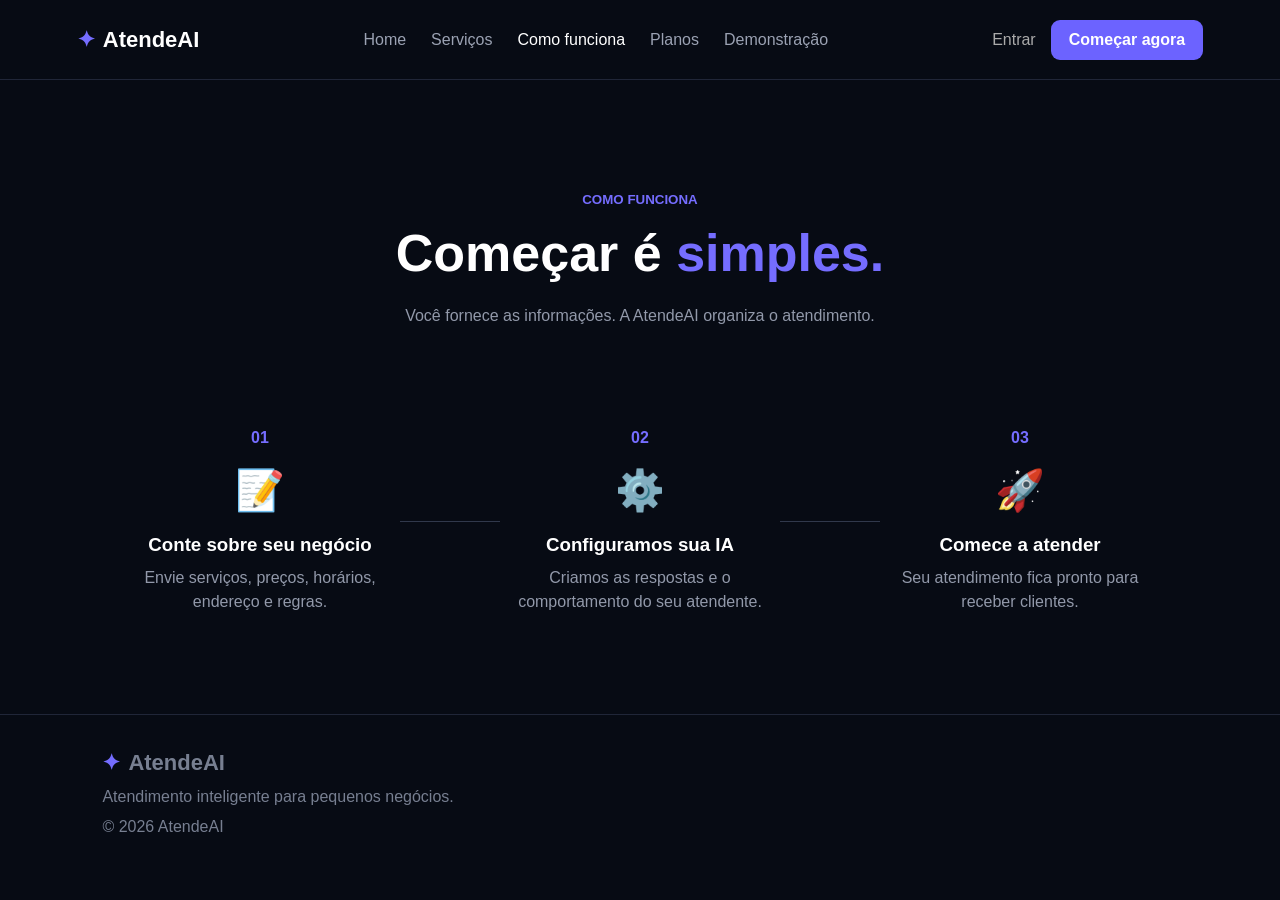
==== como-funciona.html @ 7e431dae "Add files via upload" ====
<!DOCTYPE html>
<html lang="pt-BR">

<head>

    <meta charset="UTF-8">
    <meta name="viewport" content="width=device-width, initial-scale=1.0">

    <title>AtendeAI | Como funciona</title>

    <link rel="stylesheet" href="style.css">

</head>

<body>

<header class="navbar">

    <a href="index.html" class="logo">
        <span>✦</span> AtendeAI
    </a>

    <nav>

        <a href="index.html">Home</a>
        <a href="servicos.html">Serviços</a>
        <a href="como-funciona.html" class="active">
            Como funciona
        </a>
        <a href="planos.html">Planos</a>
        <a href="demonstracao.html">Demonstração</a>

    </nav>

    <div class="nav-actions">

        <a href="login.html" class="nav-login">
            Entrar
        </a>

        <a href="cadastro.html" class="nav-button">
            Começar agora
        </a>

    </div>

</header>


<main>

<section class="page-header">

    <small>COMO FUNCIONA</small>

    <h1>
        Começar é
        <span>simples.</span>
    </h1>

    <p>
        Você fornece as informações.
        A AtendeAI organiza o atendimento.
    </p>

</section>


<section class="steps">

    <div class="step">

        <span>01</span>

        <div class="step-icon">
            📝
        </div>

        <h3>
            Conte sobre seu negócio
        </h3>

        <p>
            Envie serviços, preços, horários,
            endereço e regras.
        </p>

    </div>


    <div class="line"></div>


    <div class="step">

        <span>02</span>

        <div class="step-icon">
            ⚙️
        </div>

        <h3>
            Configuramos sua IA
        </h3>

        <p>
            Criamos as respostas e o comportamento
            do seu atendente.
        </p>

    </div>


    <div class="line"></div>


    <div class="step">

        <span>03</span>

        <div class="step-icon">
            🚀
        </div>

        <h3>
            Comece a atender
        </h3>

        <p>
            Seu atendimento fica pronto para
            receber clientes.
        </p>

    </div>

</section>

</main>


<footer>

    <div class="logo">
        <span>✦</span> AtendeAI
    </div>

    <p>Atendimento inteligente para pequenos negócios.</p>

    <span>© 2026 AtendeAI</span>

</footer>

</body>
</html>
---- style.css ----
* {
    margin: 0;
    padding: 0;
    box-sizing: border-box;
}

body {
    font-family: Arial, Helvetica, sans-serif;
    background: #070b14;
    color: #fff;
}

a {
    text-decoration: none;
    color: inherit;
}

button,
input,
select {
    font-family: inherit;
}

.navbar {
    height: 80px;
    padding: 0 6%;

    display: flex;
    align-items: center;
    justify-content: space-between;

    border-bottom: 1px solid #202638;

    background: #070b14;
}

.logo {
    display: flex;
    align-items: center;
    gap: 8px;

    font-size: 22px;
    font-weight: 800;
}

.logo span {
    color: #756dff;
}

.navbar nav {
    display: flex;
    gap: 25px;
}

.navbar nav a {
    color: #9ba2b3;
    transition: .2s;
}

.navbar nav a:hover,
.navbar nav .active {
    color: #fff;
}

.nav-actions {
    display: flex;
    align-items: center;
    gap: 15px;
}

.nav-login {
    color: #aaa;
}

.nav-button {
    padding: 11px 18px;

    border-radius: 9px;

    background: #6c63ff;

    font-weight: 700;
}

.hero {
    min-height: 650px;

    padding: 100px 8%;

    display: grid;
    grid-template-columns: 1fr 1fr;
    align-items: center;
    gap: 70px;
}

.hero-text {
    max-width: 650px;
}

.badge {
    display: inline-block;

    padding: 9px 15px;

    border: 1px solid #292f43;
    border-radius: 30px;

    color: #aaa;
}

.hero h1 {
    margin-top: 25px;

    font-size: 60px;
    line-height: 1.05;
}

.hero h1 span,
.page-header h1 span,
.demo-info h2 span {
    color: #756dff;
}

.hero-text p {
    margin-top: 25px;

    color: #999;

    font-size: 18px;
    line-height: 1.6;
}

.hero-buttons {
    display: flex;
    gap: 12px;
    margin-top: 30px;
}

.button {
    display: inline-block;

    padding: 14px 20px;

    border-radius: 9px;

    border: none;

    cursor: pointer;

    font-weight: 700;
}

.primary {
    background: #6c63ff;
    color: white;
}

.secondary {
    border: 1px solid #303647;
    color: white;
    background: transparent;
}

.chat-card,
.demo-chat {
    background: #101624;

    border: 1px solid #252c3d;

    border-radius: 18px;

    overflow: hidden;
}

.chat-header {
    padding: 20px;

    display: flex;
    justify-content: space-between;

    border-bottom: 1px solid #252c3d;
}

.chat-content {
    padding: 25px;
}

.message {
    max-width: 80%;

    padding: 13px;

    margin-bottom: 14px;

    border-radius: 12px;
}

.message.bot {
    background: #1b2232;
}

.message.user {
    margin-left: auto;
    background: #6c63ff;
}

.quick-buttons,
.demo-buttons {
    display: flex;
    flex-wrap: wrap;
    gap: 8px;
}

.quick-buttons button,
.demo-buttons button {
    padding: 9px 13px;

    border: 1px solid #30384b;
    border-radius: 8px;

    background: #151c2b;

    color: white;

    cursor: pointer;
}

.chat-input {
    padding: 18px;

    color: #656d80;

    border-top: 1px solid #252c3d;
}

.stats {
    padding: 35px 8%;

    display: grid;
    grid-template-columns: repeat(4, 1fr);

    border-top: 1px solid #202638;
    border-bottom: 1px solid #202638;
}

.stats div {
    text-align: center;
}

.stats strong {
    display: block;
    font-size: 28px;
    color: #756dff;
}

.stats span {
    color: #888;
}

.page-header {
    padding: 110px 20px 60px;

    text-align: center;
}

.page-header small {
    color: #756dff;
    font-weight: bold;
}

.page-header h1 {
    margin-top: 15px;

    font-size: 52px;
}

.page-header p {
    max-width: 650px;

    margin: 20px auto;

    color: #9299aa;

    line-height: 1.6;
}

.services {
    max-width: 1100px;

    margin: auto;

    padding: 30px 20px 100px;

    display: grid;

    grid-template-columns: repeat(2, 1fr);

    gap: 20px;
}

.service-card {
    padding: 35px;

    background: #101624;

    border: 1px solid #252c3d;

    border-radius: 15px;
}

.service-icon {
    font-size: 35px;
}

.service-card h3 {
    margin-top: 20px;
}

.service-card p {
    margin-top: 10px;

    color: #9299aa;

    line-height: 1.6;
}

.steps {
    max-width: 1100px;

    margin: auto;

    padding: 20px 20px 100px;

    display: flex;

    align-items: center;

    justify-content: center;
}

.step {
    max-width: 280px;

    text-align: center;
}

.step > span {
    color: #756dff;
    font-weight: bold;
}

.step-icon {
    margin: 20px 0;

    font-size: 40px;
}

.step p {
    margin-top: 10px;

    color: #9299aa;

    line-height: 1.5;
}

.line {
    width: 100px;
    height: 1px;
    background: #30384b;
}

.plans {
    max-width: 1150px;

    margin: auto;

    padding: 20px 20px 100px;

    display: grid;

    grid-template-columns: repeat(3, 1fr);

    gap: 20px;
}

.plan {
    padding: 35px;

    background: #101624;

    border: 1px solid #252c3d;

    border-radius: 16px;
}

.plan.featured {
    border-color: #6c63ff;
}

.popular {
    display: inline-block;

    padding: 5px 9px;

    margin-bottom: 15px;

    background: #6c63ff;

    border-radius: 5px;

    font-size: 11px;
}

.plan p {
    color: #888;

    margin-top: 7px;
}

.plan strong {
    display: block;

    margin: 25px 0;

    font-size: 38px;
}

.plan strong small {
    font-size: 14px;
    color: #888;
}

.plan ul {
    list-style: none;

    display: grid;

    gap: 14px;

    color: #b9bfcc;
}

.plan-button {
    display: block;

    margin-top: 30px;

    padding: 13px;

    text-align: center;

    background: #6c63ff;

    border-radius: 8px;

    font-weight: bold;
}

.demo {
    max-width: 1000px;

    margin: auto;

    padding: 30px 20px 100px;

    display: grid;

    grid-template-columns: 1fr 1fr;

    gap: 50px;

    align-items: center;
}

.demo-info h2 {
    font-size: 42px;
}

.demo-info p {
    margin-top: 20px;

    color: #9299aa;

    line-height: 1.6;
}

.demo-chat {
    padding: 25px;
}

.demo-buttons {
    margin-top: 20px;
}

.login-page {
    min-height: 100vh;

    display: flex;
    align-items: center;
    justify-content: center;

    background:
        radial-gradient(
            circle at top,
            rgba(108, 99, 255, .18),
            transparent 35%
        ),
        #070b14;
}

.login-container {
    width: 100%;
    max-width: 460px;

    padding: 25px;
}

.login-brand {
    margin-bottom: 30px;
}

.login-card,
.auth-card {
    padding: 40px;

    background: #101624;

    border: 1px solid #252c3d;

    border-radius: 18px;
}

.login-icon {
    width: 50px;
    height: 50px;

    display: flex;
    align-items: center;
    justify-content: center;

    background: #6c63ff;

    border-radius: 12px;

    margin-bottom: 20px;
}

.login-card h1,
.auth-card h1 {
    font-size: 30px;
}

.login-card > p,
.auth-card > p {
    margin-top: 10px;

    color: #8e96a8;

    line-height: 1.5;
}

form {
    margin-top: 30px;
}

label {
    display: block;

    margin-bottom: 18px;

    color: #c8cdd8;
}

input,
select {
    width: 100%;

    margin-top: 8px;

    padding: 14px;

    background: #080d17;

    border: 1px solid #2c3447;

    border-radius: 9px;

    outline: none;

    color: white;
}

input:focus,
select:focus {
    border-color: #6c63ff;
}

.password-label {
    display: flex;
    justify-content: space-between;
}

.password-label a,
.register-text a {
    color: #756dff;
}

.full {
    width: 100%;
}

.login-divider {
    margin: 25px 0;

    text-align: center;

    color: #555d70;
}

.register-text {
    text-align: center;

    color: #888f9f;

    font-size: 14px;
}

.back-site {
    display: block;

    margin-top: 25px;

    text-align: center;

    color: #777f91;
}

.auth-page {
    min-height: 100vh;

    padding: 50px 20px;

    display: flex;

    justify-content: center;
}

.auth-card {
    width: 100%;
    max-width: 600px;
}

.auth-card > .logo {
    margin-bottom: 30px;
}

.dashboard-page {
    min-height: 100vh;

    display: flex;
}

.sidebar {
    width: 250px;

    padding: 30px 20px;

    border-right: 1px solid #202638;

    background: #0b101b;

    display: flex;
    flex-direction: column;
}

.dashboard-menu {
    margin-top: 40px;

    display: grid;

    gap: 8px;
}

.dashboard-menu a {
    padding: 13px;

    border-radius: 8px;

    color: #8d95a7;
}

.dashboard-menu a:hover,
.dashboard-menu .active {
    background: #171e2d;
    color: white;
}

.sidebar-bottom {
    margin-top: auto;
}

.sidebar-bottom a {
    color: #777f91;
}

.dashboard-main {
    flex: 1;

    padding: 45px;
}

.dashboard-header small {
    color: #756dff;
}

.dashboard-header h1 {
    margin-top: 8px;
}

.dashboard-header p {
    margin-top: 7px;
    color: #7f8798;
}

.metrics {
    margin-top: 35px;

    display: grid;

    grid-template-columns: repeat(4, 1fr);

    gap: 15px;
}

.metric {
    padding: 25px;

    background: #101624;

    border: 1px solid #252c3d;

    border-radius: 12px;
}

.metric span,
.metric small {
    display: block;

    color: #858d9f;
}

.metric strong {
    display: block;

    margin: 12px 0;

    font-size: 30px;
}

.metric small {
    color: #55c78a;
}

.dashboard-panels {
    margin-top: 20px;

    display: grid;

    grid-template-columns: 1fr 1fr;

    gap: 20px;
}

.panel {
    padding: 25px;

    background: #101624;

    border: 1px solid #252c3d;

    border-radius: 12px;
}

.panel h2 {
    margin-bottom: 20px;
}

.panel p {
    margin: 15px 0;

    color: #9ba2b3;
}

.status-online {
    color: #4ade80;
    margin-bottom: 15px;
}

footer {
    padding: 35px 8%;

    border-top: 1px solid #202638;

    color: #777f91;
}

footer p {
    margin: 12px 0;
}

@media (max-width: 900px) {

    .navbar nav {
        display: none;
    }

    .hero {
        grid-template-columns: 1fr;
    }

    .hero h1 {
        font-size: 45px;
    }

    .stats {
        grid-template-columns: repeat(2, 1fr);
        gap: 30px;
    }

    .services,
    .plans,
    .demo {
        grid-template-columns: 1fr;
    }

    .steps {
        flex-direction: column;
        gap: 30px;
    }

    .line {
        width: 1px;
        height: 50px;
    }

    .sidebar {
        width: 70px;
    }

    .sidebar .logo,
    .dashboard-menu a,
    .sidebar-bottom {
        font-size: 0;
    }

    .dashboard-menu a {
        text-align: center;
    }

    .metrics {
        grid-template-columns: repeat(2, 1fr);
    }
}

@media (max-width: 600px) {

    .nav-button {
        display: none;
    }

    .hero {
        padding: 70px 20px;
    }

    .hero h1 {
        font-size: 38px;
    }

    .hero-buttons {
        flex-direction: column;
    }

    .stats {
        grid-template-columns: 1fr;
    }

    .page-header h1 {
        font-size: 38px;
    }

    .login-card,
    .auth-card {
        padding: 25px;
    }

    .metrics,
    .dashboard-panels {
        grid-template-columns: 1fr;
    }

    .dashboard-main {
        padding: 25px 15px;
    }
}
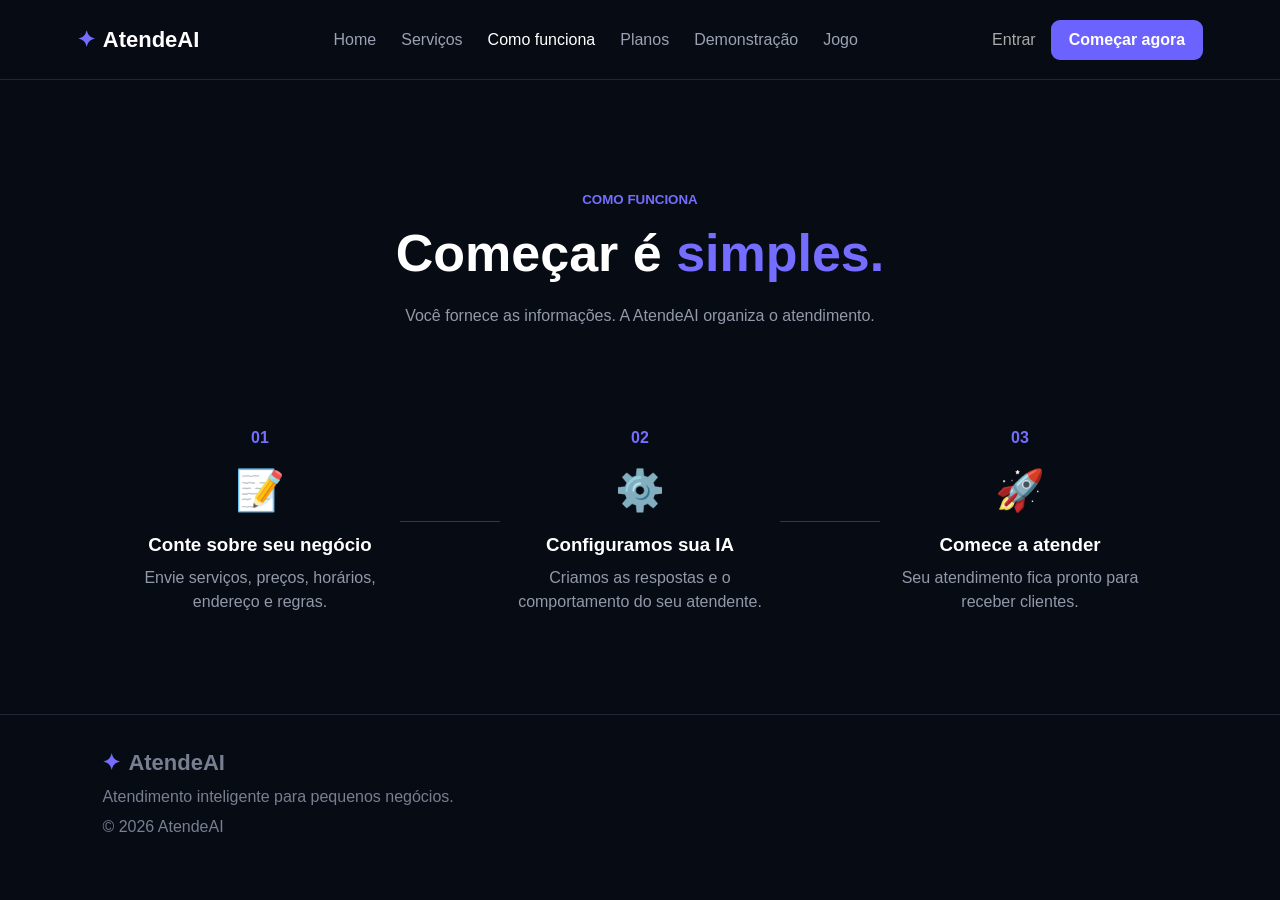
==== commit c0808b40: "Adicionar jogo da memória com sistema de níveis e recordes Co-authored-by: base44-builder[bot] <2458" ====
--- a/como-funciona.html
+++ b/como-funciona.html
@@ -30,6 +30,7 @@
         <a href="planos.html">Planos</a>
         <a href="demonstracao.html">Demonstração</a>
 
+        <a href="jogo.html">Jogo</a>
     </nav>
 
     <div class="nav-actions">
